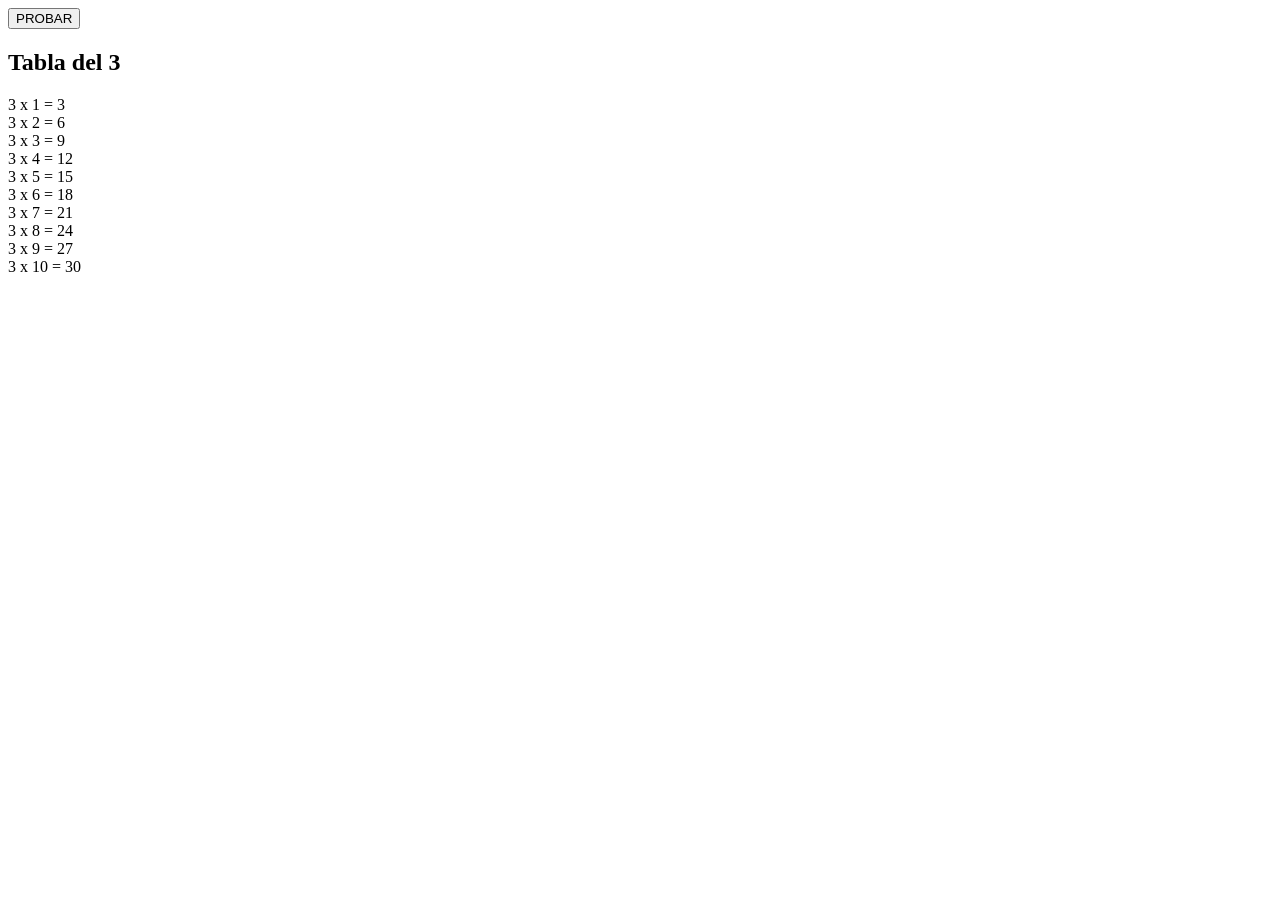
==== tablas/multiplicar.html @ 59ad0f01 "solicitamos a la ia el prompt que pide el taller" ====
<!DOCTYPE html>
<html lang="es">
<head>
  <meta charset="UTF-8">
  <meta name="viewport" content="width=device-width, initial-scale=1.0">
  <title>Tabla de Multiplicar del 3</title>
  <link rel="stylesheet" href="multiplicacion.css">
</head>
<body>

  <!-- Sección superior con el botón -->
  <div class="top">
    <button class="btn">PROBAR</button>
  </div>

  <!-- Contenedor principal de la tabla -->
  <div class="contenedor">
    <h2>Tabla del 3</h2>
    
    <div class="tabla-grid">
      <div class="item">3 x 1 = 3</div>
      <div class="item">3 x 2 = 6</div>
      <div class="item">3 x 3 = 9</div>
      <div class="item">3 x 4 = 12</div>
      <div class="item">3 x 5 = 15</div>
      <div class="item">3 x 6 = 18</div>
      <div class="item">3 x 7 = 21</div>
      <div class="item">3 x 8 = 24</div>
      <div class="item">3 x 9 = 27</div>
      <div class="item">3 x 10 = 30</div>
    </div>
  </div>

</body>
</html>
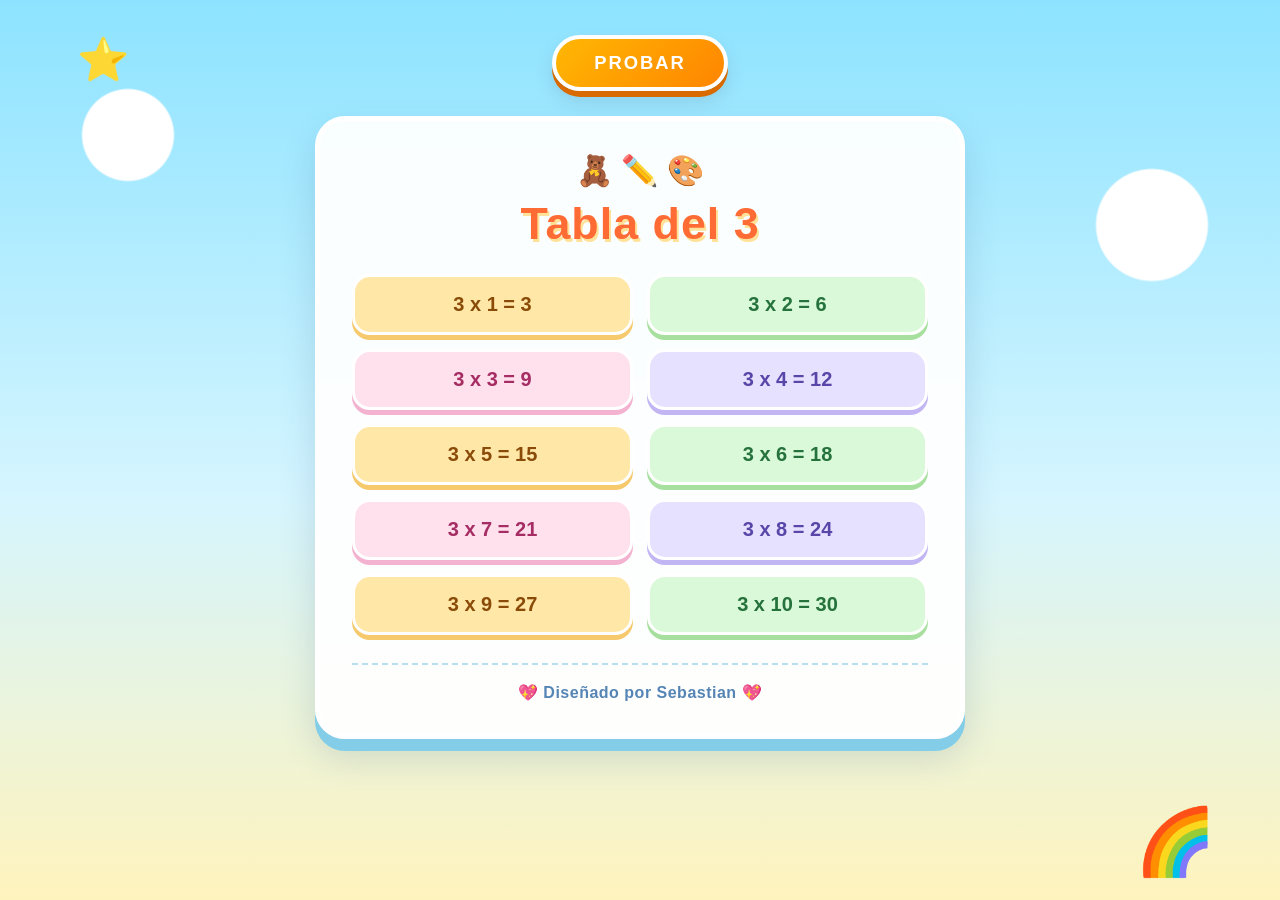
==== commit 9e5317e0: "agregamos el diseño final de la pagina" ====
--- a/tablas/multiplicar.html
+++ b/tablas/multiplicar.html
@@ -4,7 +4,7 @@
   <meta charset="UTF-8">
   <meta name="viewport" content="width=device-width, initial-scale=1.0">
   <title>Tabla de Multiplicar del 3</title>
-  <link rel="stylesheet" href="multiplicacion.css">
+  <link rel="stylesheet" href="multiplicar.css">
 </head>
 <body>
 
--- a/tablas/multiplicar.css
+++ b/tablas/multiplicar.css
@@ -0,0 +1,245 @@
+
+/* =========================================
+   TABLA DEL 3 - DISEÑO INFANTIL
+   Diseñado por Sebastian
+========================================= */
+
+/* Configuración general */
+* {
+    box-sizing: border-box;
+    margin: 0;
+    padding: 0;
+    font-family: 'Segoe UI', Tahoma, Geneva, Verdana, sans-serif;
+}
+
+body {
+    min-height: 100vh;
+    padding: 35px 20px;
+    display: flex;
+    flex-direction: column;
+    align-items: center;
+    overflow-x: hidden;
+
+    /* Fondo de cielo infantil */
+    background:
+        radial-gradient(circle at 10% 15%, #ffffff 0 45px, transparent 47px),
+        radial-gradient(circle at 90% 25%, #ffffff 0 55px, transparent 57px),
+        linear-gradient(180deg, #8de3ff 0%, #d5f5ff 55%, #fff3bd 100%);
+
+    position: relative;
+}
+
+/* Decoración infantil en las esquinas */
+body::before {
+    content: "⭐";
+    position: fixed;
+    top: 35px;
+    left: 6%;
+    font-size: 42px;
+    animation: flotar 3s ease-in-out infinite;
+    pointer-events: none;
+}
+
+body::after {
+    content: "🌈";
+    position: fixed;
+    bottom: 20px;
+    right: 5%;
+    font-size: 65px;
+    animation: flotar 4s ease-in-out infinite;
+    pointer-events: none;
+}
+
+/* Parte superior */
+.top {
+    width: 100%;
+    max-width: 650px;
+    display: flex;
+    justify-content: center;
+    margin-bottom: 25px;
+    position: relative;
+    z-index: 1;
+}
+
+/* Botón con estilo infantil, sin cambiar su función */
+.btn {
+    background: linear-gradient(135deg, #ffb703, #ff8500);
+    color: #ffffff;
+    border: 4px solid #ffffff;
+    padding: 13px 38px;
+    font-size: 1.15rem;
+    font-weight: 900;
+    letter-spacing: 2px;
+    border-radius: 50px;
+    cursor: pointer;
+
+    box-shadow: 0 6px 0 #d96a00,
+                0 10px 18px rgba(80, 90, 120, 0.18);
+
+    transition: transform 0.2s, box-shadow 0.2s;
+}
+
+.btn:hover {
+    transform: translateY(-3px) scale(1.05);
+    box-shadow: 0 9px 0 #d96a00,
+                0 13px 20px rgba(80, 90, 120, 0.2);
+}
+
+/* Tarjeta principal */
+.contenedor {
+    width: 100%;
+    max-width: 650px;
+    padding: 32px;
+    text-align: center;
+    position: relative;
+    z-index: 1;
+
+    background: rgba(255, 255, 255, 0.94);
+    border: 5px solid #ffffff;
+    border-radius: 30px;
+
+    box-shadow: 0 12px 0 #83cde9,
+                0 18px 35px rgba(44, 91, 125, 0.18);
+}
+
+/* Decoración superior de la tarjeta */
+.contenedor::before {
+    content: "🧸  ✏️  🎨";
+    display: block;
+    font-size: 30px;
+    margin-bottom: 10px;
+}
+
+/* Título */
+.contenedor h2 {
+    color: #ff6b35;
+    font-size: clamp(2rem, 6vw, 2.8rem);
+    font-weight: 900;
+    margin-bottom: 25px;
+    letter-spacing: 1px;
+
+    text-shadow: 2px 3px 0 #ffe29a;
+}
+
+/* Rejilla de multiplicaciones */
+.tabla-grid {
+    display: grid;
+    grid-template-columns: repeat(2, minmax(0, 1fr));
+    gap: 14px;
+}
+
+/* Cada operación */
+.item {
+    padding: 16px 8px;
+    border: 3px solid #ffffff;
+    border-radius: 18px;
+
+    background: #dff7ff;
+    color: #24527a;
+
+    font-size: clamp(1rem, 3vw, 1.25rem);
+    font-weight: 800;
+
+    box-shadow: 0 5px 0 #a8d9ec;
+    transition: transform 0.2s, box-shadow 0.2s;
+}
+
+/* Colores alternados para los niños */
+.item:nth-child(4n + 1) {
+    background: #ffe7a8;
+    color: #8a4b08;
+    box-shadow: 0 5px 0 #f5c96c;
+}
+
+.item:nth-child(4n + 2) {
+    background: #d9f9d8;
+    color: #26723c;
+    box-shadow: 0 5px 0 #a7df9e;
+}
+
+.item:nth-child(4n + 3) {
+    background: #ffe0ed;
+    color: #a52d63;
+    box-shadow: 0 5px 0 #f3b2cf;
+}
+
+.item:nth-child(4n) {
+    background: #e6e1ff;
+    color: #5946a8;
+    box-shadow: 0 5px 0 #c1b5f4;
+}
+
+/* Efecto visual al pasar el cursor */
+.item:hover {
+    transform: translateY(-5px) rotate(-1deg) scale(1.03);
+    box-shadow: 0 9px 0 rgba(76, 110, 150, 0.18);
+}
+
+/* Firma de Sebastian, sin cambiar el HTML */
+.contenedor::after {
+    content: "💖 Diseñado por Sebastian 💖";
+    display: block;
+    margin-top: 28px;
+    padding-top: 18px;
+    border-top: 2px dashed #b8dff0;
+
+    color: #5585b5;
+    font-size: 1rem;
+    font-weight: 800;
+    letter-spacing: 0.5px;
+}
+
+/* Animación suave */
+@keyframes flotar {
+    0%, 100% {
+        transform: translateY(0);
+    }
+
+    50% {
+        transform: translateY(-12px);
+    }
+}
+
+/* Adaptación para celulares */
+@media (max-width: 480px) {
+    body {
+        padding: 25px 12px;
+    }
+
+    .contenedor {
+        padding: 22px 14px;
+        border-radius: 24px;
+    }
+
+    .tabla-grid {
+        grid-template-columns: 1fr;
+        gap: 12px;
+    }
+
+    .item {
+        padding: 14px;
+        font-size: 1.1rem;
+    }
+
+    .contenedor::before {
+        font-size: 26px;
+    }
+
+    body::before {
+        font-size: 28px;
+    }
+
+    body::after {
+        font-size: 45px;
+    }
+}
+
+/* Respeta las preferencias de movimiento */
+@media (prefers-reduced-motion: reduce) {
+    *,
+    *::before,
+    *::after {
+        animation: none !important;
+        transition: none !important;
+    }
+}
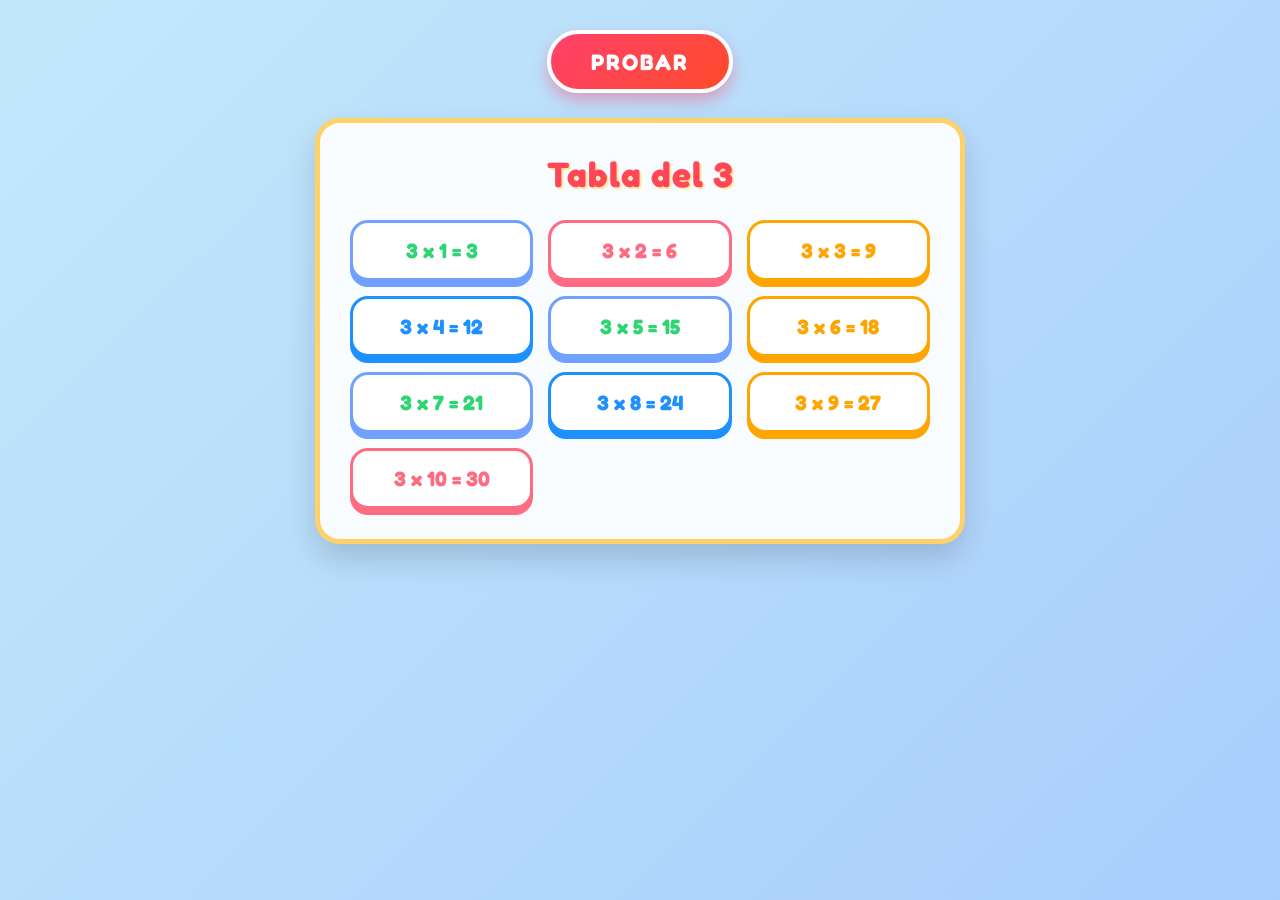
==== commit 47e44022: "identificamos items y contenedor" ====
--- a/tablas/multiplicar.html
+++ b/tablas/multiplicar.html
@@ -8,26 +8,26 @@
 </head>
 <body>
 
-  <!-- Sección superior con el botón -->
+<!-- Sección superior con el botón -->
   <div class="top">
     <button class="btn">PROBAR</button>
   </div>
 
-  <!-- Contenedor principal de la tabla -->
-  <div class="contenedor">
+  <!-- Contenedor principal de la tabla (clase 'tabla') -->
+  <div class="tabla">
     <h2>Tabla del 3</h2>
     
     <div class="tabla-grid">
-      <div class="item">3 x 1 = 3</div>
-      <div class="item">3 x 2 = 6</div>
-      <div class="item">3 x 3 = 9</div>
-      <div class="item">3 x 4 = 12</div>
-      <div class="item">3 x 5 = 15</div>
-      <div class="item">3 x 6 = 18</div>
-      <div class="item">3 x 7 = 21</div>
-      <div class="item">3 x 8 = 24</div>
-      <div class="item">3 x 9 = 27</div>
-      <div class="item">3 x 10 = 30</div>
+      <div class="fila">3 x 1 = 3</div>
+      <div class="fila">3 x 2 = 6</div>
+      <div class="fila">3 x 3 = 9</div>
+      <div class="fila">3 x 4 = 12</div>
+      <div class="fila">3 x 5 = 15</div>
+      <div class="fila">3 x 6 = 18</div>
+      <div class="fila">3 x 7 = 21</div>
+      <div class="fila">3 x 8 = 24</div>
+      <div class="fila">3 x 9 = 27</div>
+      <div class="fila">3 x 10 = 30</div>
     </div>
   </div>
 
--- a/tablas/multiplicar.css
+++ b/tablas/multiplicar.css
@@ -1,245 +1,153 @@
+/* Importamos una fuente infantil y divertida de Google Fonts */
+@import url('https://fonts.googleapis.com/css2?family=Fredoka:wght@400;600;700&display=swap');
 
-/* =========================================
-   TABLA DEL 3 - DISEÑO INFANTIL
-   Diseñado por Sebastian
-========================================= */
-
-/* Configuración general */
 * {
-    box-sizing: border-box;
-    margin: 0;
-    padding: 0;
-    font-family: 'Segoe UI', Tahoma, Geneva, Verdana, sans-serif;
+  box-sizing: border-box;
+  margin: 0;
+  padding: 0;
+  font-family: 'Fredoka', cursive, sans-serif;
 }
 
 body {
-    min-height: 100vh;
-    padding: 35px 20px;
-    display: flex;
-    flex-direction: column;
-    align-items: center;
-    overflow-x: hidden;
-
-    /* Fondo de cielo infantil */
-    background:
-        radial-gradient(circle at 10% 15%, #ffffff 0 45px, transparent 47px),
-        radial-gradient(circle at 90% 25%, #ffffff 0 55px, transparent 57px),
-        linear-gradient(180deg, #8de3ff 0%, #d5f5ff 55%, #fff3bd 100%);
-
-    position: relative;
+  /* Fondo animado con colores pasteles y suaves */
+  background: linear-gradient(-45deg, #ff9a9e, #fecfef, #a1c4fd, #c2e9fb);
+  background-size: 400% 400%;
+  animation: fondoGradiente 12s ease infinite;
+  display: flex;
+  flex-direction: column;
+  align-items: center;
+  min-height: 100vh;
+  padding: 30px 15px;
 }
 
-/* Decoración infantil en las esquinas */
-body::before {
-    content: "⭐";
-    position: fixed;
-    top: 35px;
-    left: 6%;
-    font-size: 42px;
-    animation: flotar 3s ease-in-out infinite;
-    pointer-events: none;
+/* Animación para el movimiento suave del fondo */
+@keyframes fondoGradiente {
+  0% { background-position: 0% 50%; }
+  50% { background-position: 100% 50%; }
+  100% { background-position: 0% 50%; }
 }
 
-body::after {
-    content: "🌈";
-    position: fixed;
-    bottom: 20px;
-    right: 5%;
-    font-size: 65px;
-    animation: flotar 4s ease-in-out infinite;
-    pointer-events: none;
+/* Sección superior con el Botón */
+.top {
+  width: 100%;
+  max-width: 600px;
+  display: flex;
+  justify-content: center;
+  margin-bottom: 25px;
 }
 
-/* Parte superior */
-.top {
-    width: 100%;
-    max-width: 650px;
-    display: flex;
-    justify-content: center;
-    margin-bottom: 25px;
-    position: relative;
-    z-index: 1;
-}
-
-/* Botón con estilo infantil, sin cambiar su función */
+/* Botón llamativo e interactivo tipo "juguete" */
 .btn {
-    background: linear-gradient(135deg, #ffb703, #ff8500);
-    color: #ffffff;
-    border: 4px solid #ffffff;
-    padding: 13px 38px;
-    font-size: 1.15rem;
-    font-weight: 900;
-    letter-spacing: 2px;
-    border-radius: 50px;
-    cursor: pointer;
-
-    box-shadow: 0 6px 0 #d96a00,
-                0 10px 18px rgba(80, 90, 120, 0.18);
-
-    transition: transform 0.2s, box-shadow 0.2s;
+  background: linear-gradient(135deg, #ff416c, #ff4b2b);
+  color: #ffffff;
+  border: 4px solid #ffffff;
+  padding: 14px 40px;
+  font-size: 1.4rem;
+  font-weight: 700;
+  letter-spacing: 2px;
+  border-radius: 50px;
+  cursor: pointer;
+  box-shadow: 0 8px 15px rgba(255, 65, 108, 0.4);
+  transition: all 0.3s cubic-bezier(0.175, 0.885, 0.32, 1.275);
 }
 
 .btn:hover {
-    transform: translateY(-3px) scale(1.05);
-    box-shadow: 0 9px 0 #d96a00,
-                0 13px 20px rgba(80, 90, 120, 0.2);
+  transform: scale(1.1) rotate(-3deg);
+  box-shadow: 0 12px 20px rgba(255, 65, 108, 0.6);
+  background: linear-gradient(135deg, #ff4b2b, #ff416c);
 }
 
-/* Tarjeta principal */
-.contenedor {
-    width: 100%;
-    max-width: 650px;
-    padding: 32px;
-    text-align: center;
-    position: relative;
-    z-index: 1;
-
-    background: rgba(255, 255, 255, 0.94);
-    border: 5px solid #ffffff;
-    border-radius: 30px;
-
-    box-shadow: 0 12px 0 #83cde9,
-                0 18px 35px rgba(44, 91, 125, 0.18);
+.btn:active {
+  transform: scale(0.95);
 }
 
-/* Decoración superior de la tarjeta */
-.contenedor::before {
-    content: "🧸  ✏️  🎨";
-    display: block;
-    font-size: 30px;
-    margin-bottom: 10px;
+/* Contenedor Principal de la Tabla */
+.tabla {
+  background-color: rgba(255, 255, 255, 0.92);
+  padding: 30px;
+  border-radius: 25px;
+  border: 5px solid #ffd166;
+  box-shadow: 0 15px 30px rgba(0, 0, 0, 0.15);
+  width: 100%;
+  max-width: 650px;
+  text-align: center;
 }
 
-/* Título */
-.contenedor h2 {
-    color: #ff6b35;
-    font-size: clamp(2rem, 6vw, 2.8rem);
-    font-weight: 900;
-    margin-bottom: 25px;
-    letter-spacing: 1px;
-
-    text-shadow: 2px 3px 0 #ffe29a;
+.tabla h2 {
+  color: #ff4757;
+  margin-bottom: 25px;
+  font-size: 2.2rem;
+  font-weight: 700;
+  text-shadow: 2px 2px 0px #ffeaa7;
+  letter-spacing: 1px;
 }
 
-/* Rejilla de multiplicaciones */
+/* Grid de Tarjetas */
 .tabla-grid {
-    display: grid;
-    grid-template-columns: repeat(2, minmax(0, 1fr));
-    gap: 14px;
+  display: grid;
+  grid-template-columns: repeat(auto-fit, minmax(140px, 1fr));
+  gap: 15px;
 }
 
-/* Cada operación */
-.item {
-    padding: 16px 8px;
-    border: 3px solid #ffffff;
-    border-radius: 18px;
-
-    background: #dff7ff;
-    color: #24527a;
-
-    font-size: clamp(1rem, 3vw, 1.25rem);
-    font-weight: 800;
-
-    box-shadow: 0 5px 0 #a8d9ec;
-    transition: transform 0.2s, box-shadow 0.2s;
+/* Filas / Tarjetas Infantiles */
+.fila {
+  background: #ffffff;
+  border: 3px solid #70a1ff;
+  border-radius: 18px;
+  padding: 15px 10px;
+  font-size: 1.3rem;
+  font-weight: 700;
+  color: #2ed573;
+  box-shadow: 0 6px 0px #70a1ff;
+  transition: all 0.25s ease-in-out;
+  cursor: pointer;
+  user-select: none;
 }
 
-/* Colores alternados para los niños */
-.item:nth-child(4n + 1) {
-    background: #ffe7a8;
-    color: #8a4b08;
-    box-shadow: 0 5px 0 #f5c96c;
+/* Efecto al pasar el mouse por cada tarjeta (animación divertida) */
+.fila:hover {
+  transform: translateY(-8px) scale(1.05);
+  background-color: #fffa65;
+  color: #ff3838;
+  border-color: #ff3838;
+  box-shadow: 0 12px 0px #ff3838;
 }
 
-.item:nth-child(4n + 2) {
-    background: #d9f9d8;
-    color: #26723c;
-    box-shadow: 0 5px 0 #a7df9e;
+/* Cambiamos colores alternados para que se vea multicolor y dinámico */
+.fila:nth-child(2n) {
+  border-color: #ff6b81;
+  color: #ff6b81;
+  box-shadow: 0 6px 0px #ff6b81;
 }
 
-.item:nth-child(4n + 3) {
-    background: #ffe0ed;
-    color: #a52d63;
-    box-shadow: 0 5px 0 #f3b2cf;
+.fila:nth-child(3n) {
+  border-color: #ffa502;
+  color: #ffa502;
+  box-shadow: 0 6px 0px #ffa502;
 }
 
-.item:nth-child(4n) {
-    background: #e6e1ff;
-    color: #5946a8;
-    box-shadow: 0 5px 0 #c1b5f4;
+.fila:nth-child(4n) {
+  border-color: #1e90ff;
+  color: #1e90ff;
+  box-shadow: 0 6px 0px #1e90ff;
 }
 
-/* Efecto visual al pasar el cursor */
-.item:hover {
-    transform: translateY(-5px) rotate(-1deg) scale(1.03);
-    box-shadow: 0 9px 0 rgba(76, 110, 150, 0.18);
-}
+/* Ajustes Responsive para móviles */
+@media (max-width: 480px) {
+  .tabla-grid {
+    grid-template-columns: 1fr;
+  }
 
-/* Firma de Sebastian, sin cambiar el HTML */
-.contenedor::after {
-    content: "💖 Diseñado por Sebastian 💖";
-    display: block;
-    margin-top: 28px;
-    padding-top: 18px;
-    border-top: 2px dashed #b8dff0;
+  .tabla {
+    padding: 20px 15px;
+  }
 
-    color: #5585b5;
-    font-size: 1rem;
-    font-weight: 800;
-    letter-spacing: 0.5px;
-}
+  .tabla h2 {
+    font-size: 1.8rem;
+  }
 
-/* Animación suave */
-@keyframes flotar {
-    0%, 100% {
-        transform: translateY(0);
-    }
-
-    50% {
-        transform: translateY(-12px);
-    }
-}
-
-/* Adaptación para celulares */
-@media (max-width: 480px) {
-    body {
-        padding: 25px 12px;
-    }
-
-    .contenedor {
-        padding: 22px 14px;
-        border-radius: 24px;
-    }
-
-    .tabla-grid {
-        grid-template-columns: 1fr;
-        gap: 12px;
-    }
-
-    .item {
-        padding: 14px;
-        font-size: 1.1rem;
-    }
-
-    .contenedor::before {
-        font-size: 26px;
-    }
-
-    body::before {
-        font-size: 28px;
-    }
-
-    body::after {
-        font-size: 45px;
-    }
-}
-
-/* Respeta las preferencias de movimiento */
-@media (prefers-reduced-motion: reduce) {
-    *,
-    *::before,
-    *::after {
-        animation: none !important;
-        transition: none !important;
-    }
-}
+  .btn {
+    font-size: 1.1rem;
+    padding: 12px 30px;
+  }
+}
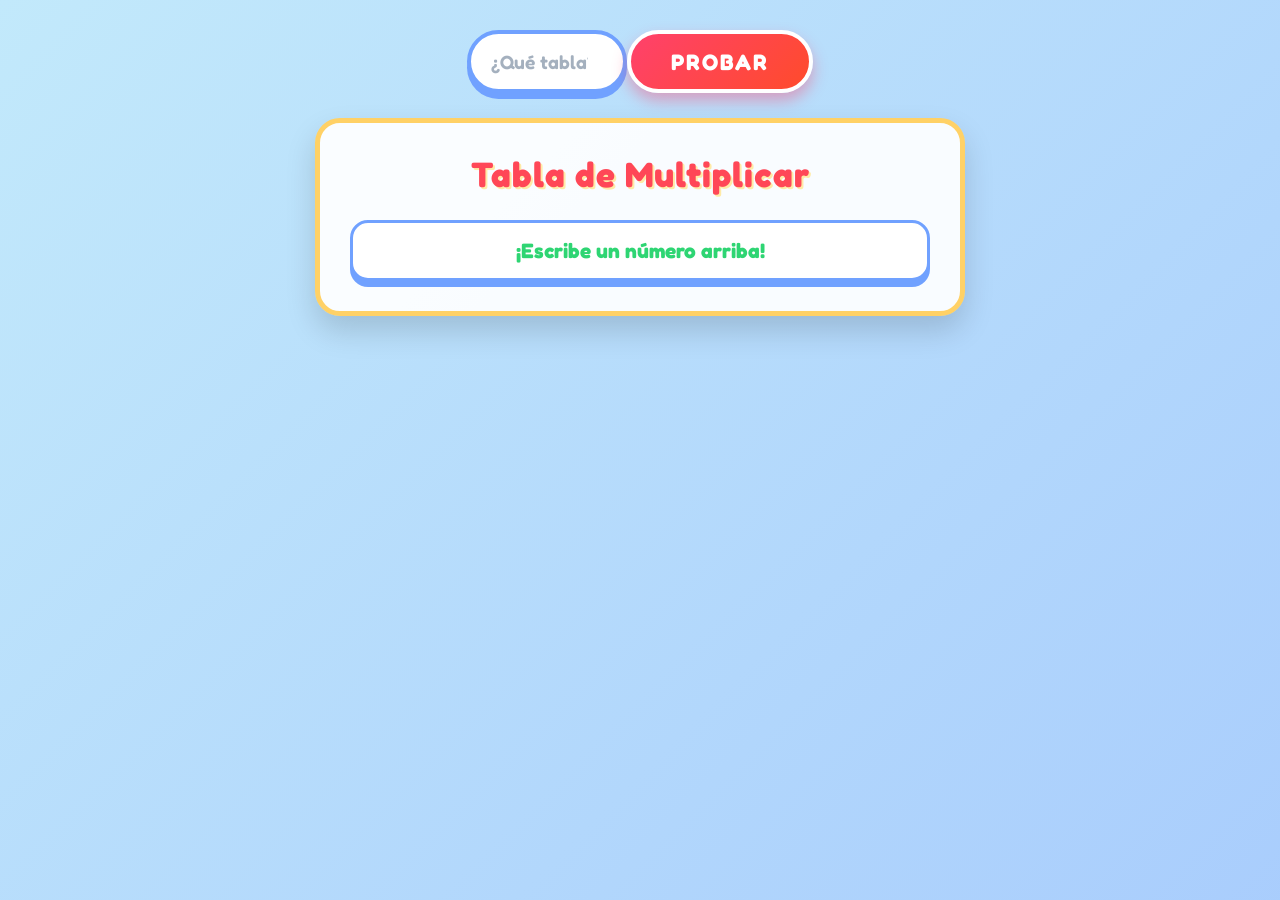
==== commit 5f38f8a8: "tabla personalisada con input" ====
--- a/tablas/multiplicar.html
+++ b/tablas/multiplicar.html
@@ -3,33 +3,27 @@
 <head>
   <meta charset="UTF-8">
   <meta name="viewport" content="width=device-width, initial-scale=1.0">
-  <title>Tabla de Multiplicar del 3</title>
+  <title>Tabla de Multiplicar</title>
   <link rel="stylesheet" href="multiplicar.css">
 </head>
 <body>
 
-<!-- Sección superior con el botón -->
+  <!-- Sección superior con la caja de texto y el botón -->
   <div class="top">
-    <button class="btn">PROBAR</button>
+    <input type="number" id="txtNumero" placeholder="¿Qué tabla?" class="input-tabla">
+    <button class="btn" onclick="generarTablas()">PROBAR</button>
   </div>
 
-  <!-- Contenedor principal de la tabla (clase 'tabla') -->
-  <div class="tabla">
-    <h2>Tabla del 3</h2>
+  <!-- Contenedor principal de la tabla -->
+  <div class="tabla" id="divTabla">
+    <h2>Tabla de Multiplicar</h2>
     
     <div class="tabla-grid">
-      <div class="fila">3 x 1 = 3</div>
-      <div class="fila">3 x 2 = 6</div>
-      <div class="fila">3 x 3 = 9</div>
-      <div class="fila">3 x 4 = 12</div>
-      <div class="fila">3 x 5 = 15</div>
-      <div class="fila">3 x 6 = 18</div>
-      <div class="fila">3 x 7 = 21</div>
-      <div class="fila">3 x 8 = 24</div>
-      <div class="fila">3 x 9 = 27</div>
-      <div class="fila">3 x 10 = 30</div>
+      <div class="fila">¡Escribe un número arriba!</div>
     </div>
   </div>
 
+  <!-- Archivo JavaScript -->
+  <script src="multiplicar.js" defer></script>
 </body>
 </html>
--- a/tablas/multiplicar.css
+++ b/tablas/multiplicar.css
@@ -150,4 +150,31 @@
     font-size: 1.1rem;
     padding: 12px 30px;
   }
+}
+
+/* Estilo para la caja de texto interactiva */
+.input-tabla {
+  background-color: #ffffff;
+  border: 4px solid #70a1ff;
+  border-radius: 50px;
+  padding: 12px 20px;
+  font-size: 1.2rem;
+  font-weight: 700;
+  color: #2f3542;
+  text-align: center;
+  width: 160px;
+  outline: none;
+  box-shadow: 0 6px 0px #70a1ff;
+  transition: all 0.25s ease;
+}
+
+.input-tabla:focus {
+  border-color: #ff4757;
+  box-shadow: 0 6px 0px #ff4757;
+  transform: scale(1.05);
+}
+
+.input-tabla::placeholder {
+  color: #a4b0be;
+  font-weight: 600;
 }
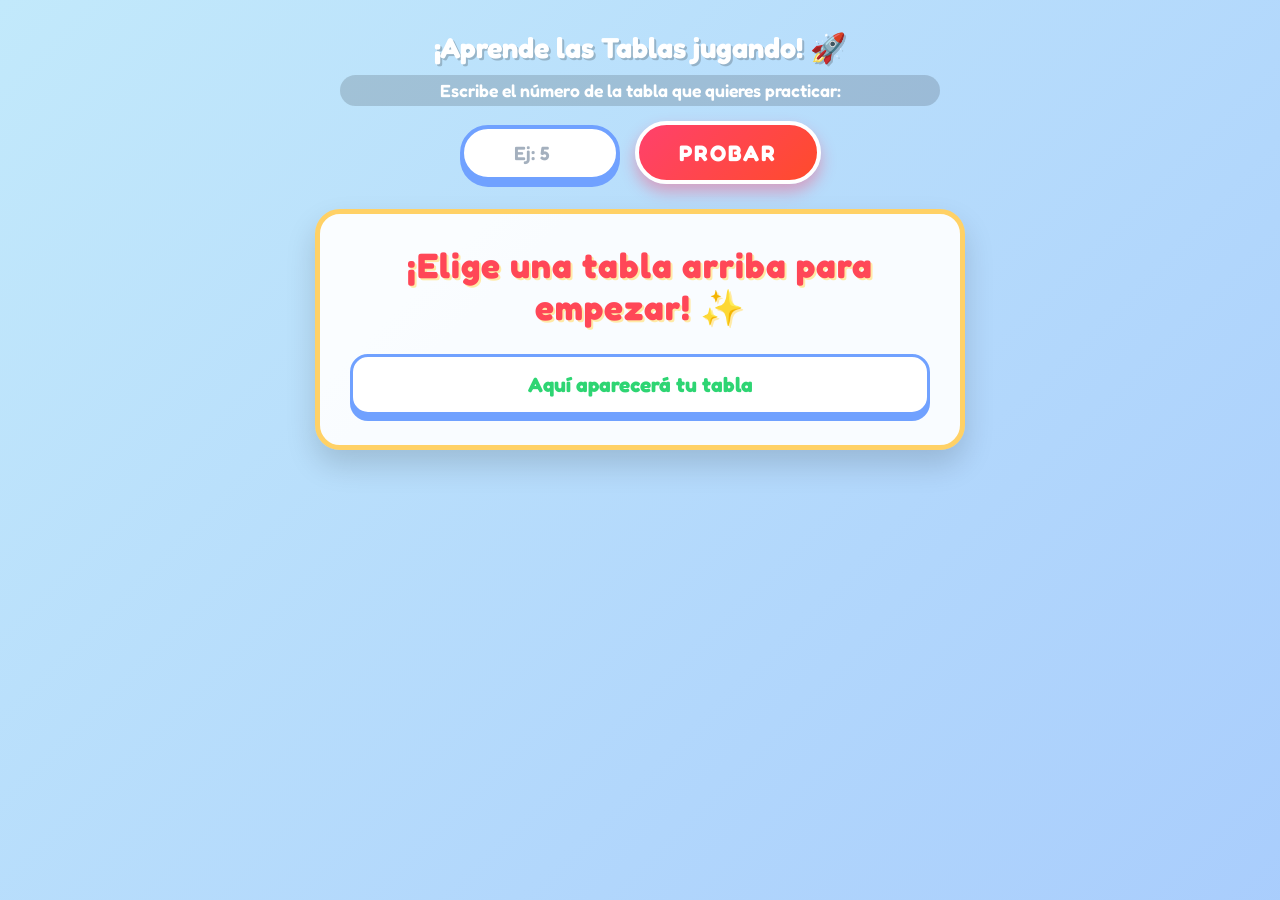
==== commit a0849dd5: "mejoramos interfaz" ====
--- a/tablas/multiplicar.html
+++ b/tablas/multiplicar.html
@@ -10,20 +10,23 @@
 
   <!-- Sección superior con la caja de texto y el botón -->
   <div class="top">
-    <input type="number" id="txtNumero" placeholder="¿Qué tabla?" class="input-tabla">
-    <button class="btn" onclick="generarTablas()">PROBAR</button>
-  </div>
-
-  <!-- Contenedor principal de la tabla -->
-  <div class="tabla" id="divTabla">
-    <h2>Tabla de Multiplicar</h2>
+    <h2>¡Aprende las Tablas jugando! 🚀</h2>
+    <p class="instruccion">Escribe el número de la tabla que quieres practicar:</p>
     
-    <div class="tabla-grid">
-      <div class="fila">¡Escribe un número arriba!</div>
+    <div class="controles">
+      <input type="number" id="txtNumero" placeholder="Ej: 5" class="input-tabla">
+      <button class="btn" onclick="generarTablas()">PROBAR</button>
     </div>
   </div>
 
-  <!-- Archivo JavaScript -->
+ <div class="tabla" id="divTabla">
+    <h2>¡Elige una tabla arriba para empezar! ✨</h2>
+    
+    <div class="tabla-grid">
+      <div class="fila">Aquí aparecerá tu tabla</div>
+    </div>
+  </div>
+
   <script src="multiplicar.js" defer></script>
 </body>
 </html>
--- a/tablas/multiplicar.css
+++ b/tablas/multiplicar.css
@@ -177,4 +177,33 @@
 .input-tabla::placeholder {
   color: #a4b0be;
   font-weight: 600;
-}+}
+
+.top {
+  flex-direction: column;
+  gap: 10px;
+  text-align: center;
+}
+
+.top h2 {
+  color: #fff;
+  font-size: 1.8rem;
+  text-shadow: 2px 2px 0px rgba(0,0,0,0.2);
+}
+
+.instruccion {
+  color: #ffffff;
+  font-size: 1.1rem;
+  font-weight: 600;
+  background-color: rgba(0, 0, 0, 0.15);
+  padding: 5px 15px;
+  border-radius: 20px;
+}
+
+.controles {
+  display: flex;
+  gap: 15px;
+  align-items: center;
+  justify-content: center;
+  margin-top: 5px;
+}
